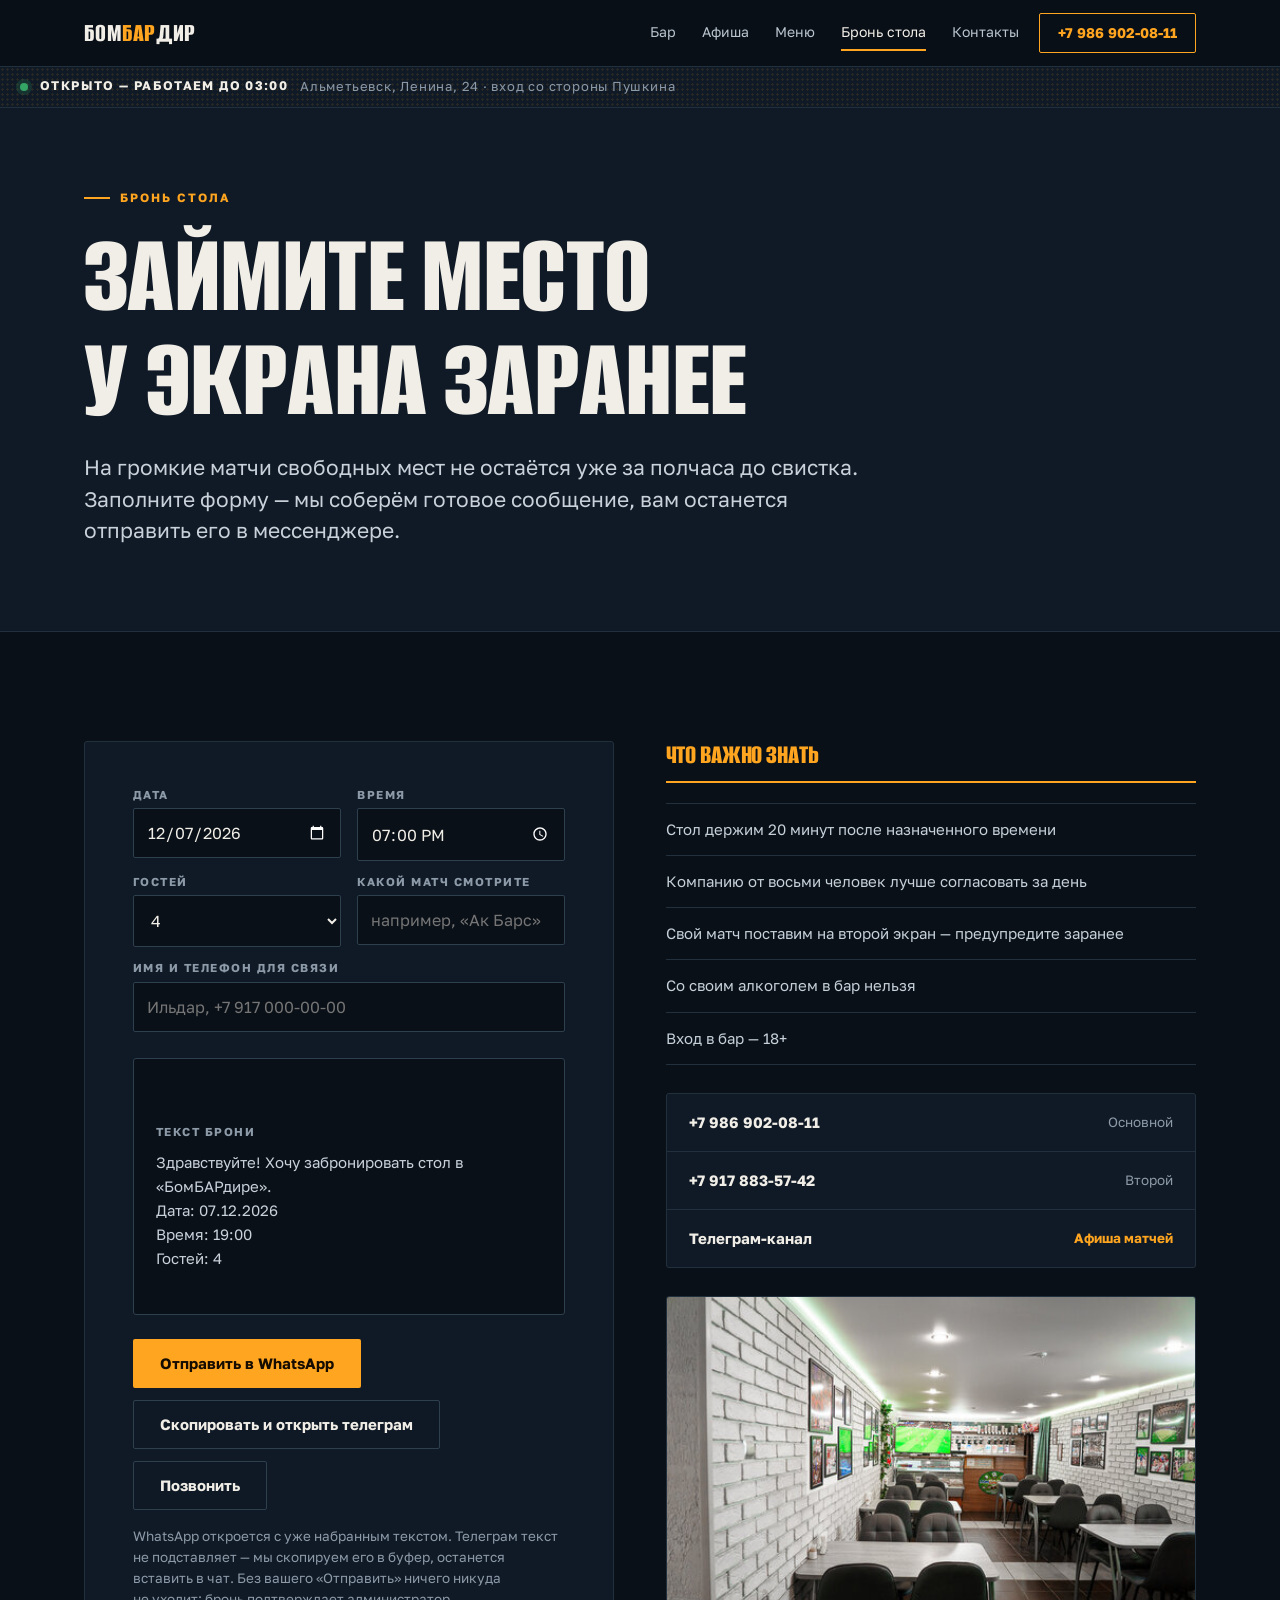
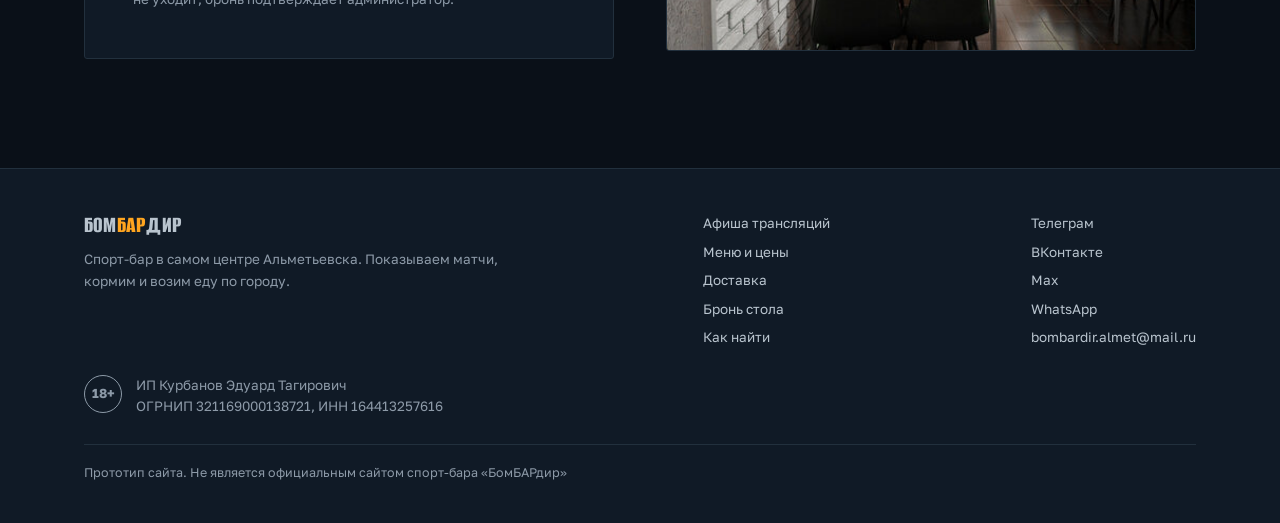
==== book.html @ 6ad4fcd4 "Сайт спорт-бара «БомБАРдир»: главная, меню и бронь стола Прототип взамен автокарточки Яндекс Бизнеса" ====
<!doctype html>
<html lang="ru">
<head>
<meta charset="utf-8">
<meta name="viewport" content="width=device-width, initial-scale=1">
<title>Бронь стола — спорт-бар БомБАРдир</title>
<meta name="description" content="Забронируйте стол у экрана в спорт-баре «БомБАРдир» в Альметьевске: форма собирает готовое сообщение для WhatsApp или телеграма.">
<meta name="theme-color" content="#0A1018">
<meta name="robots" content="noindex, nofollow">
<link rel="stylesheet" href="assets/fonts.css">
<link rel="stylesheet" href="assets/style.css">
</head>
<body>
<header class="top">
  <div class="wrap top-in">
    <a class="mark" href="index.html"><span>Бом</span><b>БАР</b><span>дир</span></a>
    <nav class="nav" id="nav">
      <a href="index.html" data-nav="home">Бар</a>
      <a href="index.html#afisha" data-nav="afisha">Афиша</a>
      <a href="menu.html" data-nav="menu">Меню</a>
      <a href="book.html" data-nav="book" aria-current="page">Бронь стола</a>
      <a href="index.html#contacts" data-nav="contacts">Контакты</a>
    </nav>
    <button class="burger" id="burger" aria-label="Меню сайта" aria-expanded="false">☰</button>
    <a class="call" href="tel:+79869020811">+7&nbsp;986&nbsp;902-08-11</a>
  </div>
</header>

<div class="led" id="top">
  <div class="wrap led-in">
    <span class="dot" id="statusDot"></span>
    <span id="statusText">Бар в&nbsp;отпуске&nbsp;— открываемся 24&nbsp;сентября</span>
    <span class="led-sub" id="statusSub">Альметьевск, Ленина, 24&nbsp;· вход со&nbsp;стороны Пушкина</span>
  </div>
</div>
<main>
<div class="phead">
  <div class="wrap phead-in">
    <p class="eyebrow">Бронь стола</p>
    <h1>Займите место у&nbsp;экрана заранее</h1>
    <p class="lede">На&nbsp;громкие матчи свободных мест не&nbsp;остаётся уже за&nbsp;полчаса до&nbsp;свистка. Заполните форму&nbsp;— мы&nbsp;соберём готовое сообщение, вам останется отправить его в&nbsp;мессенджере.</p>
  </div>
</div>

<section>
  <div class="wrap">
    <div class="two" style="align-items:start">
      <div class="book">
        <form class="form" id="bookForm" novalidate>
          <div class="field">
            <label for="bDate">Дата</label>
            <input type="date" id="bDate" required>
          </div>
          <div class="field">
            <label for="bTime">Время</label>
            <input type="time" id="bTime" value="19:00" required>
          </div>
          <div class="field">
            <label for="bGuests">Гостей</label>
            <select id="bGuests">
              <option>2</option><option>3</option><option selected>4</option>
              <option>5</option><option>6</option><option>8</option><option>больше 8</option>
            </select>
          </div>
          <div class="field">
            <label for="bMatch">Какой матч смотрите</label>
            <input type="text" id="bMatch" placeholder="например, «Ак Барс»" autocomplete="off">
          </div>
          <div class="field form-wide">
            <label for="bName">Имя и&nbsp;телефон для связи</label>
            <input type="text" id="bName" placeholder="Ильдар, +7 917 000-00-00" autocomplete="name">
          </div>
        </form>

        <div class="preview">
          <div class="preview-label">Текст брони</div><span id="bPreview"></span>
        </div>

        <div class="book-actions">
          <a class="btn btn-a" id="bWa" href="https://wa.me/79178835742" target="_blank" rel="noopener">Отправить в&nbsp;WhatsApp</a>
          <a class="btn btn-b" id="bTg" href="https://t.me/bombardiralmet" target="_blank" rel="noopener">Скопировать и&nbsp;открыть телеграм</a>
          <a class="btn btn-b" href="tel:+79869020811">Позвонить</a>
        </div>
        <p class="book-note">WhatsApp откроется с&nbsp;уже набранным текстом. Телеграм текст не&nbsp;подставляет&nbsp;— мы&nbsp;скопируем его в&nbsp;буфер, останется вставить в&nbsp;чат. Без вашего «Отправить» ничего никуда не&nbsp;уходит; бронь подтверждает администратор.</p>
      </div>

      <div style="display:flex;flex-direction:column;gap:28px">
        <div>
          <h3 style="color:var(--amber);padding-bottom:12px;border-bottom:2px solid var(--amber)">Что важно знать</h3>
          <ul class="hours" style="margin-top:20px">
            <li><span class="d">Стол держим 20&nbsp;минут после назначенного времени</span></li>
            <li><span class="d">Компанию от&nbsp;восьми человек лучше согласовать за&nbsp;день</span></li>
            <li><span class="d">Свой матч поставим на&nbsp;второй экран&nbsp;— предупредите заранее</span></li>
            <li><span class="d">Со&nbsp;своим алкоголем в&nbsp;бар нельзя</span></li>
            <li><span class="d">Вход в&nbsp;бар&nbsp;— 18+</span></li>
          </ul>
        </div>

        <div class="chan">
          <a href="tel:+79869020811"><span class="l">+7&nbsp;986&nbsp;902-08-11</span><span class="r">Основной</span></a>
          <a href="tel:+79178835742"><span class="l">+7&nbsp;917&nbsp;883-57-42</span><span class="r">Второй</span></a>
          <a href="https://t.me/bombardiralmet" target="_blank" rel="noopener"><span class="l">Телеграм-канал</span><span class="r"><b>Афиша матчей</b></span></a>
        </div>

        <img src="assets/img/hall2.jpg" alt="Зал спорт-бара со столами напротив большого экрана" style="border:1px solid var(--line);border-radius:3px">
      </div>
    </div>
  </div>
</section>
</main>
<footer class="site">
  <div class="wrap foot">
    <div style="max-width:38ch;display:flex;flex-direction:column;gap:12px">
      <a class="mark" href="index.html" style="font-size:24px"><span>Бом</span><b>БАР</b><span>дир</span></a>
      <p>Спорт-бар в&nbsp;самом центре Альметьевска. Показываем матчи, кормим и&nbsp;возим еду по&nbsp;городу.</p>
    </div>
    <ul>
      <li><a href="index.html#afisha">Афиша трансляций</a></li>
      <li><a href="menu.html">Меню и&nbsp;цены</a></li>
      <li><a href="index.html#delivery">Доставка</a></li>
      <li><a href="book.html">Бронь стола</a></li>
      <li><a href="index.html#contacts">Как найти</a></li>
    </ul>
    <ul>
      <li><a href="https://t.me/bombardiralmet" target="_blank" rel="noopener">Телеграм</a></li>
      <li><a href="https://vk.ru/sportbar_almet" target="_blank" rel="noopener">ВКонтакте</a></li>
      <li><a href="https://max.ru/id164413257616_biz" target="_blank" rel="noopener">Max</a></li>
      <li><a href="https://wa.me/79178835742" target="_blank" rel="noopener">WhatsApp</a></li>
      <li><a href="mailto:bombardir.almet@mail.ru">bombardir.almet@mail.ru</a></li>
    </ul>
    <div style="max-width:34ch;display:flex;gap:14px;align-items:flex-start">
      <span class="age" aria-hidden="true">18+</span>
      <p>ИП&nbsp;Курбанов Эдуард Тагирович<br>ОГРНИП&nbsp;321169000138721, ИНН&nbsp;164413257616</p>
    </div>
    <!-- СНЯТЬ В ДЕНЬ ЗАПУСКА на домене заведения -->
    <div style="flex-basis:100%;border-top:1px solid var(--line);padding-top:18px">
      <p style="font-size:12.5px">Прототип сайта. Не&nbsp;является официальным сайтом спорт-бара «БомБАРдир»</p>
    </div>
  </div>
</footer>
<script src="assets/app.js"></script>
</body>
</html>
---- assets/fonts.css ----
/* Alumni Sans (OFL) + Golos Text (OFL), подмножества latin/latin-ext/cyrillic, вшиты как data URI */
@font-face{font-family:"Alumni Sans";font-style:normal;font-weight:800;font-display:swap;src:url([data-uri]) format("woff2");unicode-range:U+0301, U+0400-045F, U+0490-0491, U+04B0-04B1, U+2116}
@font-face{font-family:"Alumni Sans";font-style:normal;font-weight:800;font-display:swap;src:url([data-uri]) format("woff2");unicode-range:U+0100-02BA, U+02BD-02C5, U+02C7-02CC, U+02CE-02D7, U+02DD-02FF, U+0304, U+0308, U+0329, U+1D00-1DBF, U+1E00-1E9F, U+1EF2-1EFF, U+2020, U+20A0-20AB, U+20AD-20C0, U+2113, U+2C60-2C7F, U+A720-A7FF}
@font-face{font-family:"Alumni Sans";font-style:normal;font-weight:800;font-display:swap;src:url([data-uri]) format("woff2");unicode-range:U+0000-00FF, U+0131, U+0152-0153, U+02BB-02BC, U+02C6, U+02DA, U+02DC, U+0304, U+0308, U+0329, U+2000-206F, U+20AC, U+2122, U+2191, U+2193, U+2212, U+2215, U+FEFF, U+FFFD}
@font-face{font-family:"Golos Text";font-style:normal;font-weight:400 900;font-display:swap;src:url([data-uri]) format("woff2");unicode-range:U+0301, U+0400-045F, U+0490-0491, U+04B0-04B1, U+2116}
@font-face{font-family:"Golos Text";font-style:normal;font-weight:400 900;font-display:swap;src:url([data-uri]) format("woff2");unicode-range:U+0100-02BA, U+02BD-02C5, U+02C7-02CC, U+02CE-02D7, U+02DD-02FF, U+0304, U+0308, U+0329, U+1D00-1DBF, U+1E00-1E9F, U+1EF2-1EFF, U+2020, U+20A0-20AB, U+20AD-20C0, U+2113, U+2C60-2C7F, U+A720-A7FF}
@font-face{font-family:"Golos Text";font-style:normal;font-weight:400 900;font-display:swap;src:url([data-uri]) format("woff2");unicode-range:U+0000-00FF, U+0131, U+0152-0153, U+02BB-02BC, U+02C6, U+02DA, U+02DC, U+0304, U+0308, U+0329, U+2000-206F, U+20AC, U+2122, U+2191, U+2193, U+2212, U+2215, U+FEFF, U+FFFD}
---- assets/style.css ----
/* ─────────── токены ─────────── */
:root{
  color-scheme: dark;

  --ink:      #0A1018;   /* сине-чёрный: подвал, освещённый экраном */
  --ink-2:    #101A26;
  --ink-3:    #16222F;
  --line:     #22303D;
  --line-2:   #2E3F4E;
  --chalk:    #F1EEE7;   /* тёплый белый — цвет кирпичной стены зала */
  --muted:    #8D9AA8;
  --amber:    #FFA51F;   /* пиво и светодиодное табло — единственный смелый цвет */
  --pitch:    #35A566;   /* зелень поля: только статусы */

  --d: "Alumni Sans", "Arial Narrow", system-ui, sans-serif;
  --t: "Golos Text", system-ui, -apple-system, "Segoe UI", sans-serif;

  --pad: clamp(20px, 5vw, 72px);
  --maxw: 1240px;
}

*,*::before,*::after{ box-sizing:border-box }
html{ -webkit-text-size-adjust:100%; scroll-behavior:smooth }
body{
  margin:0;
  background:var(--ink);
  color:var(--chalk);
  font:400 17px/1.55 var(--t);
  overflow-x:hidden;
}
img{ max-width:100%; display:block }
a{ color:inherit }
:where(a,button,input,select,textarea):focus-visible{
  outline:2px solid var(--amber); outline-offset:3px; border-radius:2px;
}

.wrap{ width:100%; max-width:var(--maxw); margin-inline:auto; padding-inline:var(--pad) }
[id]{ scroll-margin-top:78px }

h1,h2,h3{ font-family:var(--d); font-weight:800; text-transform:uppercase;
  letter-spacing:-.005em; line-height:.9; text-wrap:balance; margin:0 }
h1{ font-size:clamp(46px,10vw,116px) }
h2{ font-size:clamp(32px,5.6vw,64px) }
h3{ font-size:clamp(21px,2.8vw,28px); line-height:1 }
p{ margin:0 }

.eyebrow{
  font:700 12px/1 var(--t); text-transform:uppercase; letter-spacing:.17em;
  color:var(--amber); display:flex; align-items:center; gap:10px; flex-wrap:wrap;
}
.eyebrow::before{ content:""; width:26px; height:2px; background:var(--amber); flex:none }
.lede{ font-size:clamp(17px,1.9vw,21px); line-height:1.5; color:#C9D2DB; max-width:60ch }
.num{ font-variant-numeric:tabular-nums }
.muted{ color:var(--muted) }

/* ─────────── шапка ─────────── */
.top{
  position:sticky; top:0; z-index:60;
  background:rgba(10,16,24,.92); backdrop-filter:blur(12px);
  border-bottom:1px solid var(--line);
}
.top-in{ display:flex; align-items:center; gap:20px; height:66px }
.mark{ font-family:var(--d); font-size:27px; line-height:1; text-transform:uppercase;
  letter-spacing:.01em; text-decoration:none; white-space:nowrap; flex:none }
.mark b{ color:var(--amber); font-weight:800 }
.mark span{ font-weight:800 }
.nav{ display:flex; gap:26px; margin-left:auto; font-size:14px }
.nav a{ text-decoration:none; color:#B9C4CE; padding:6px 0; border-bottom:2px solid transparent }
.nav a:hover{ color:var(--chalk); border-bottom-color:var(--amber) }
.nav a[aria-current="page"]{ color:var(--chalk); border-bottom-color:var(--amber) }
.call{
  flex:none; text-decoration:none; font:700 14px/1 var(--t);
  padding:12px 18px; border:1px solid var(--amber); color:var(--amber); border-radius:2px;
  white-space:nowrap;
}
.call:hover{ background:var(--amber); color:var(--ink) }
.burger{ display:none; margin-left:auto; background:none; border:1px solid var(--line-2);
  color:var(--chalk); width:42px; height:38px; border-radius:2px; font-size:18px; cursor:pointer }

@media (max-width:940px){
  .nav{ display:none; position:absolute; top:66px; left:0; right:0; margin-left:0;
    flex-direction:column; gap:0; background:var(--ink-2); border-bottom:1px solid var(--line); padding:8px 0 }
  .nav.open{ display:flex }
  .nav a{ padding:13px var(--pad); border-bottom:1px solid var(--line) }
  .burger{ display:block }
  .top-in .call{ display:none }
}

/* ─────────── светодиодная строка статуса ─────────── */
.led{
  background:var(--ink-2);
  border-bottom:1px solid var(--line);
  background-image:radial-gradient(circle at center, rgba(255,165,31,.10) 1px, transparent 1.2px);
  background-size:5px 5px;
}
.led-in{
  display:flex; align-items:center; gap:12px; flex-wrap:wrap;
  padding:11px 0; font:700 12.5px/1.35 var(--t);
  text-transform:uppercase; letter-spacing:.11em;
}
.dot{ width:8px; height:8px; border-radius:50%; background:var(--amber); flex:none;
  box-shadow:0 0 0 4px rgba(255,165,31,.16); animation:pulse 2.4s ease-in-out infinite }
.dot.on{ background:var(--pitch); box-shadow:0 0 0 4px rgba(53,165,102,.18) }
@keyframes pulse{ 50%{ opacity:.35 } }
.led-sub{ color:var(--muted); letter-spacing:.06em; font-weight:400; text-transform:none; font-size:13px }

/* ─────────── кнопки ─────────── */
.btn{
  display:inline-flex; align-items:center; gap:9px; text-decoration:none; cursor:pointer;
  font:700 15px/1 var(--t); padding:16px 26px; border-radius:2px; border:1px solid transparent;
  transition:background .15s, color .15s, border-color .15s;
}
.btn-a{ background:var(--amber); color:#160D00 }
.btn-a:hover{ background:#FFB94E }
.btn-b{ border-color:var(--line-2); color:var(--chalk); background:rgba(16,26,38,.6) }
.btn-b:hover{ border-color:var(--amber); color:var(--amber) }

/* ─────────── герой ─────────── */
.hero{ position:relative; isolation:isolate; overflow:hidden }
.hero-bg{ position:absolute; inset:0; z-index:-2; width:100%; height:100%; object-fit:cover;
  object-position:50% 40% }
.hero::after{
  content:""; position:absolute; inset:0; z-index:-1;
  background:
    linear-gradient(102deg, var(--ink) 4%, rgba(10,16,24,.88) 44%, rgba(10,16,24,.34) 100%),
    linear-gradient(to top, var(--ink) 2%, transparent 40%);
}
.hero-in{ padding-block:clamp(60px,12vh,124px) clamp(48px,9vh,96px); min-height:min(82vh,720px);
  display:flex; flex-direction:column; justify-content:flex-end; gap:24px }
.hero h1{ max-width:14ch }
.hero h1 em{ font-style:normal; color:var(--amber) }
.hero-cta{ display:flex; gap:12px; flex-wrap:wrap; margin-top:6px }

/* компактный герой внутренних страниц */
.phead{ border-bottom:1px solid var(--line); background:var(--ink-2) }
.phead-in{ padding-block:clamp(44px,7vw,84px); display:flex; flex-direction:column; gap:20px }

/* ─────────── табло с цифрами ─────────── */
.board{ border-block:1px solid var(--line); background:var(--ink-2) }
.board-grid{ display:grid; grid-template-columns:repeat(4,1fr) }
.board-cell{ padding:26px 20px 24px; border-left:1px solid var(--line) }
.board-cell:first-child{ border-left:0 }
.board-cell b{ display:block; font-family:var(--d); font-weight:800; font-size:clamp(36px,4.6vw,56px);
  line-height:.86; color:var(--amber); font-variant-numeric:tabular-nums }
.board-cell span{ display:block; margin-top:9px; font-size:13.5px; line-height:1.35; color:var(--muted) }
@media (max-width:760px){
  .board-grid{ grid-template-columns:repeat(2,1fr) }
  .board-cell:nth-child(3){ border-left:0 }
  .board-cell:nth-child(n+3){ border-top:1px solid var(--line) }
}

/* ─────────── секции ─────────── */
section{ padding-block:clamp(56px,8.5vw,110px) }
.head{ display:flex; flex-direction:column; gap:18px; margin-bottom:44px; max-width:70ch }

/* афиша */
.slate{
  border:1px solid var(--line); background:var(--ink-2); border-radius:3px;
  display:grid; grid-template-columns:minmax(0,1.15fr) minmax(0,.85fr);
}
@media (max-width:860px){ .slate{ grid-template-columns:1fr } }
.slate-main{ padding:clamp(26px,4vw,44px); border-right:1px solid var(--line) }
@media (max-width:860px){ .slate-main{ border-right:0; border-bottom:1px solid var(--line) } }
.slate-side{ padding:clamp(26px,4vw,44px); display:flex; flex-direction:column; gap:20px }
.leagues{ display:flex; flex-wrap:wrap; gap:8px; margin-top:22px; padding:0; list-style:none }
.leagues li{ font:700 12px/1 var(--t); text-transform:uppercase; letter-spacing:.09em;
  border:1px solid var(--line-2); color:#C2CCD5; padding:9px 13px; border-radius:2px }
.match-list{ list-style:none; padding:0; margin:0; display:flex; flex-direction:column }
.match{ display:grid; grid-template-columns:auto 1fr auto; gap:16px; align-items:baseline;
  padding:16px 0; border-bottom:1px solid var(--line) }
.match:first-child{ padding-top:0 }
.match:last-child{ border-bottom:0; padding-bottom:0 }
.match time{ font-family:var(--d); font-weight:800; font-size:26px; color:var(--amber);
  font-variant-numeric:tabular-nums; line-height:1 }
.match b{ font-weight:700; font-size:16px }
.match i{ font-style:normal; font-size:12.5px; color:var(--muted); text-transform:uppercase; letter-spacing:.09em }
.empty-slot{ border:1px dashed var(--line-2); border-radius:3px; padding:24px; color:var(--muted); font-size:15px }
.empty-slot b{ display:block; color:var(--chalk); font-size:16px; margin-bottom:7px }

/* карточки-фичи */
.feats{ display:grid; grid-template-columns:repeat(auto-fit,minmax(258px,1fr)); gap:1px;
  background:var(--line); border:1px solid var(--line); border-radius:3px; overflow:hidden }
.feat{ background:var(--ink-2); padding:clamp(24px,3vw,34px); display:flex; flex-direction:column; gap:11px }
.feat h3{ color:var(--chalk) }
.feat p{ color:var(--muted); font-size:15.5px; line-height:1.5 }
.feat .tag{ font:700 11.5px/1 var(--t); letter-spacing:.13em; text-transform:uppercase; color:var(--amber) }

/* фотополоса — держим в ширине контента, иначе на широком экране кадры
   раздуваются во всю страницу и четыре снимка читаются как каша */
.strip{
  display:grid; grid-template-columns:repeat(4,1fr); gap:clamp(8px,1vw,14px);
  width:100%; max-width:var(--maxw); margin-inline:auto; padding-inline:var(--pad);
}
.strip img{
  width:100%; aspect-ratio:3/2; object-fit:cover; border-radius:3px;
  border:1px solid var(--line); filter:saturate(.9);
}
@media (max-width:760px){ .strip{ grid-template-columns:repeat(2,1fr) } }

/* ─────────── меню ─────────── */
.filters{ display:flex; gap:8px; flex-wrap:wrap; margin-bottom:14px }
.filters button{
  font:700 12.5px/1 var(--t); text-transform:uppercase; letter-spacing:.1em; cursor:pointer;
  background:transparent; border:1px solid var(--line-2); color:#BCC7D1;
  padding:11px 15px; border-radius:2px; transition:.15s;
}
.filters button:hover{ border-color:var(--amber); color:var(--amber) }
.filters button[aria-pressed="true"]{ background:var(--amber); border-color:var(--amber); color:#160D00 }
.filter-bar{ position:sticky; top:66px; z-index:40; background:var(--ink);
  padding-block:16px 10px; border-bottom:1px solid var(--line); margin-bottom:38px }

.cat{ margin-bottom:clamp(40px,5vw,64px) }
.cat > h3{ color:var(--amber); padding-bottom:12px; border-bottom:2px solid var(--amber); margin-bottom:24px }
.dishes{ list-style:none; margin:0; padding:0;
  display:grid; grid-template-columns:repeat(auto-fill,minmax(258px,1fr)); gap:1px;
  background:var(--line); border:1px solid var(--line); border-radius:3px; overflow:hidden }
.dish{ background:var(--ink-2); display:flex; flex-direction:column }
.dish figure{ margin:0; position:relative; background:var(--ink-3) }
.dish img{ width:100%; aspect-ratio:4/3; object-fit:cover }
.dish .noimg{
  aspect-ratio:4/3; display:grid; place-items:center; color:var(--line-2);
  font-family:var(--d); font-weight:800; font-size:44px; letter-spacing:.02em;
  background:
    repeating-linear-gradient(135deg, transparent 0 9px, rgba(255,165,31,.045) 9px 10px),
    var(--ink-3);
}
.dish-body{ padding:18px 20px 20px; display:flex; flex-direction:column; gap:9px; flex:1 }
.dish-top{ display:flex; align-items:baseline; gap:10px }
.dish-top b{ font-weight:700; font-size:16.5px; line-height:1.3 }
.dish-top .dots{ flex:1; border-bottom:1px dotted var(--line-2); transform:translateY(-4px); min-width:12px }
.dish-top .p{ font-family:var(--d); font-weight:800; font-size:24px; line-height:1;
  color:var(--chalk); font-variant-numeric:tabular-nums; white-space:nowrap }
.dish .w{ font:700 11.5px/1 var(--t); letter-spacing:.12em; text-transform:uppercase; color:var(--amber);
  font-variant-numeric:tabular-nums }
.dish .desc{ font-size:14px; line-height:1.45; color:var(--muted) }
.menu-note{ font-size:14px; color:var(--muted); margin-top:8px }

/* ─────────── доставка ─────────── */
.two{ display:grid; grid-template-columns:repeat(auto-fit,minmax(300px,1fr)); gap:clamp(28px,4vw,56px); align-items:start }
.hours{ list-style:none; margin:0; padding:0; border-top:1px solid var(--line) }
.hours li{ display:flex; justify-content:space-between; gap:16px; align-items:baseline;
  padding:14px 0; border-bottom:1px solid var(--line) }
.hours .d{ font-size:15px; color:#C6D0D9 }
.hours .h{ font-family:var(--d); font-weight:800; font-size:22px; color:var(--amber);
  font-variant-numeric:tabular-nums; line-height:1 }
.hours li.today .d::after{ content:" · сегодня"; color:var(--amber); font-weight:700; font-size:12px;
  text-transform:uppercase; letter-spacing:.1em }

.chan{ display:flex; flex-direction:column; gap:1px; background:var(--line);
  border:1px solid var(--line); border-radius:3px; overflow:hidden }
.chan a{ background:var(--ink-2); padding:18px 22px; text-decoration:none;
  display:flex; align-items:center; justify-content:space-between; gap:14px; transition:.15s }
.chan a:hover{ background:var(--ink-3) }
.chan .l{ font:700 15px/1.2 var(--t) }
.chan .r{ font-size:13.5px; color:var(--muted) }
.chan .r b{ color:var(--amber); font-weight:700 }

/* ─────────── бронь ─────────── */
.book{ background:var(--ink-2); border:1px solid var(--line); border-radius:3px;
  padding:clamp(26px,4vw,48px) }
.form{ display:grid; grid-template-columns:repeat(auto-fit,minmax(180px,1fr)); gap:16px }
.field{ display:flex; flex-direction:column; gap:7px }
.field label{ font:700 11.5px/1 var(--t); text-transform:uppercase; letter-spacing:.13em; color:var(--muted) }
.field input,.field select{
  background:var(--ink); border:1px solid var(--line-2); color:var(--chalk);
  font:400 16px/1 var(--t); padding:14px 13px; border-radius:2px; width:100%;
}
.field input:hover,.field select:hover{ border-color:var(--muted) }
.form-wide{ grid-column:1 / -1 }
.preview{ margin-top:26px; border:1px solid var(--line-2); border-radius:3px; background:var(--ink);
  padding:20px 22px; font-size:15px; line-height:1.6; white-space:pre-wrap; color:#C9D2DB }
.preview-label{ font:700 11.5px/1 var(--t); text-transform:uppercase; letter-spacing:.13em;
  color:var(--muted); margin-bottom:12px }
.book-actions{ display:flex; gap:12px; flex-wrap:wrap; align-items:center; margin-top:24px }
.book-note{ font-size:13.5px; color:var(--muted); margin-top:16px; max-width:62ch }

/* ─────────── отзывы ─────────── */
.quotes{ display:grid; grid-template-columns:repeat(auto-fit,minmax(272px,1fr)); gap:1px;
  background:var(--line); border:1px solid var(--line); border-radius:3px; overflow:hidden }
.q{ background:var(--ink-2); padding:clamp(24px,3vw,34px); display:flex; flex-direction:column; gap:14px }
.q p{ font-size:16px; line-height:1.5 }
.q footer{ font-size:13px; color:var(--muted); margin-top:auto; padding-top:6px }
.q footer b{ display:block; color:var(--chalk); font-weight:700; font-size:14.5px; margin-bottom:3px }
.stars{ color:var(--amber); font-size:14px; letter-spacing:.16em }

/* ─────────── контакты ─────────── */
.find{ display:grid; grid-template-columns:minmax(0,1fr) minmax(0,1fr); gap:1px;
  background:var(--line); border:1px solid var(--line); border-radius:3px; overflow:hidden }
@media (max-width:860px){ .find{ grid-template-columns:1fr } }
.find-txt{ background:var(--ink-2); padding:clamp(26px,4vw,44px); display:flex; flex-direction:column; gap:22px }
.find img{ width:100%; height:100%; min-height:320px; object-fit:cover }
.addr{ list-style:none; margin:0; padding:0; display:flex; flex-direction:column; gap:16px }
.addr li{ display:flex; flex-direction:column; gap:4px }
.addr .k{ font:700 11.5px/1 var(--t); text-transform:uppercase; letter-spacing:.13em; color:var(--amber) }
.addr .v{ font-size:16.5px; line-height:1.45 }

/* ─────────── подвал ─────────── */
footer.site{ border-top:1px solid var(--line); background:var(--ink-2); padding-block:44px 40px }
.foot{ display:flex; gap:26px 44px; flex-wrap:wrap; justify-content:space-between; align-items:flex-start }
.foot p, .foot li{ font-size:13.5px; line-height:1.6; color:var(--muted) }
.foot ul{ list-style:none; margin:0; padding:0; display:flex; flex-direction:column; gap:7px }
.foot a{ color:#B9C4CE; text-decoration:none }
.foot a:hover{ color:var(--amber) }
.age{ display:inline-flex; align-items:center; justify-content:center; flex:none;
  width:38px; height:38px; border:1.5px solid var(--muted); border-radius:50%;
  font:700 13px/1 var(--t); color:var(--muted) }

@media (prefers-reduced-motion:reduce){
  *{ animation-duration:.001ms !important; transition-duration:.001ms !important }
  html{ scroll-behavior:auto }
}
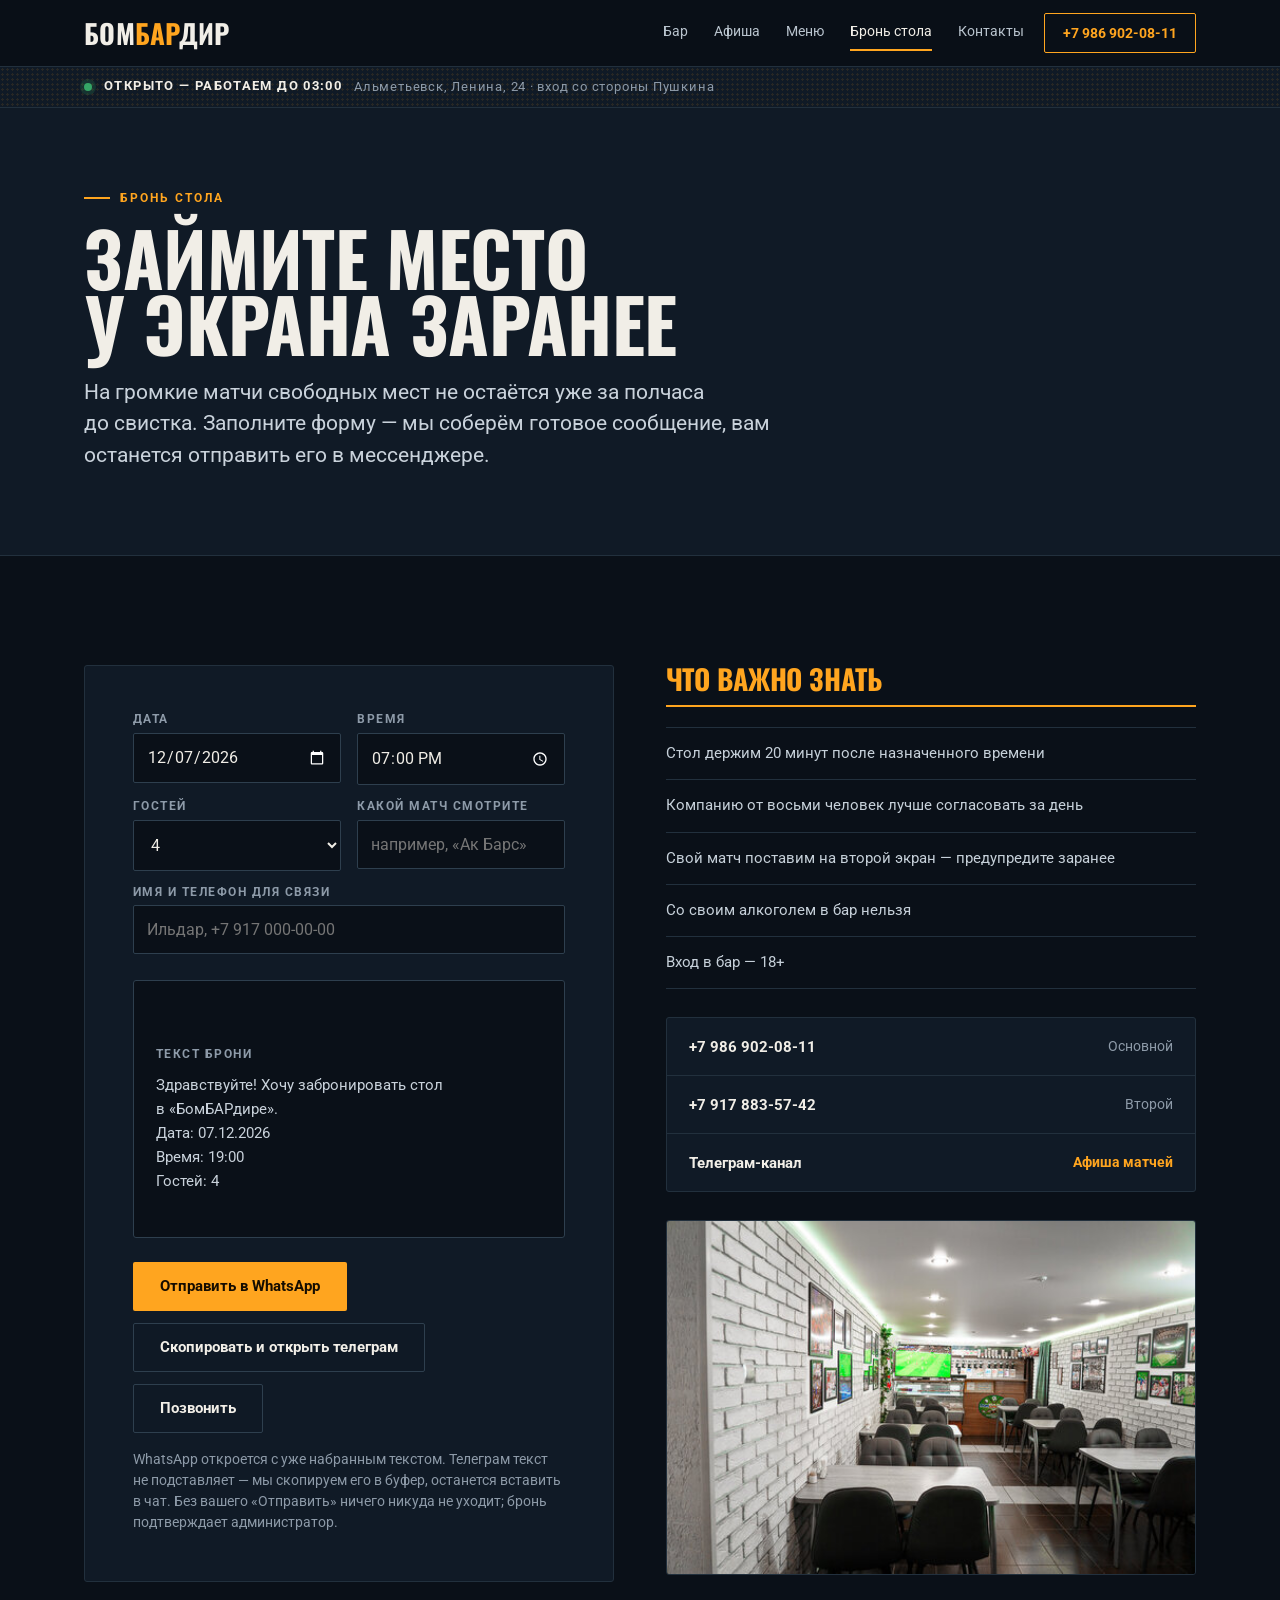
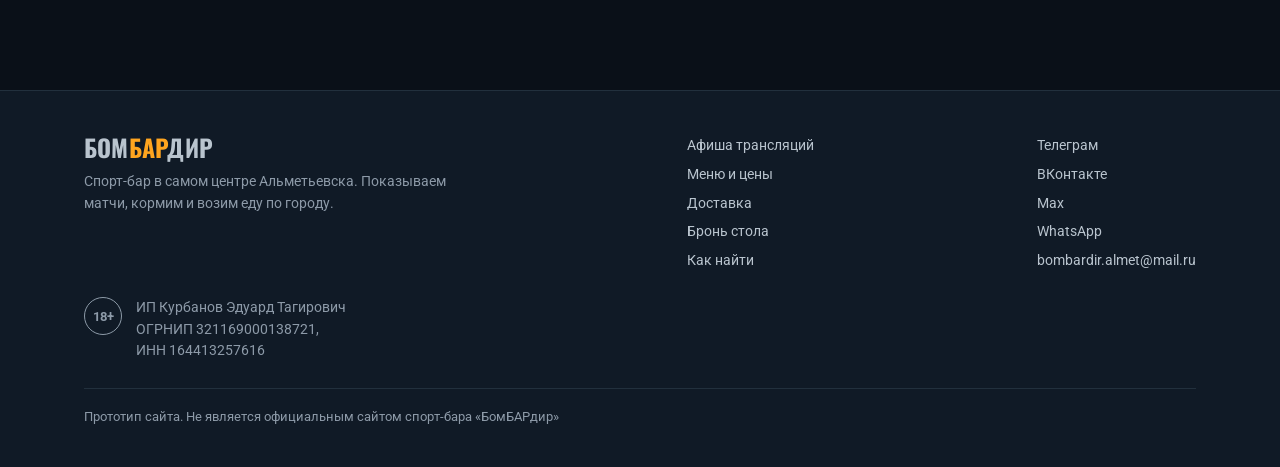
==== commit 6cdaca3c: "Шрифты Oswald и Roboto, симметричные сетки, висячие предлоги - шрифты заменены на футбольную пару: O" ====
--- a/book.html
+++ b/book.html
@@ -32,8 +32,7 @@
     <span id="statusText">Бар в&nbsp;отпуске&nbsp;— открываемся 24&nbsp;сентября</span>
     <span class="led-sub" id="statusSub">Альметьевск, Ленина, 24&nbsp;· вход со&nbsp;стороны Пушкина</span>
   </div>
-</div>
-<main>
+</div><main>
 <div class="phead">
   <div class="wrap phead-in">
     <p class="eyebrow">Бронь стола</p>
@@ -67,7 +66,7 @@
             <input type="text" id="bMatch" placeholder="например, «Ак Барс»" autocomplete="off">
           </div>
           <div class="field form-wide">
-            <label for="bName">Имя и&nbsp;телефон для связи</label>
+            <label for="bName">Имя и&nbsp;телефон для&nbsp;связи</label>
             <input type="text" id="bName" placeholder="Ильдар, +7 917 000-00-00" autocomplete="name">
           </div>
         </form>
@@ -81,7 +80,7 @@
           <a class="btn btn-b" id="bTg" href="https://t.me/bombardiralmet" target="_blank" rel="noopener">Скопировать и&nbsp;открыть телеграм</a>
           <a class="btn btn-b" href="tel:+79869020811">Позвонить</a>
         </div>
-        <p class="book-note">WhatsApp откроется с&nbsp;уже набранным текстом. Телеграм текст не&nbsp;подставляет&nbsp;— мы&nbsp;скопируем его в&nbsp;буфер, останется вставить в&nbsp;чат. Без вашего «Отправить» ничего никуда не&nbsp;уходит; бронь подтверждает администратор.</p>
+        <p class="book-note">WhatsApp откроется с&nbsp;уже набранным текстом. Телеграм текст не&nbsp;подставляет&nbsp;— мы&nbsp;скопируем его в&nbsp;буфер, останется вставить в&nbsp;чат. Без&nbsp;вашего «Отправить» ничего никуда не&nbsp;уходит; бронь подтверждает администратор.</p>
       </div>
 
       <div style="display:flex;flex-direction:column;gap:28px">
@@ -107,8 +106,7 @@
     </div>
   </div>
 </section>
-</main>
-<footer class="site">
+</main><footer class="site">
   <div class="wrap foot">
     <div style="max-width:38ch;display:flex;flex-direction:column;gap:12px">
       <a class="mark" href="index.html" style="font-size:24px"><span>Бом</span><b>БАР</b><span>дир</span></a>
@@ -137,7 +135,6 @@
       <p style="font-size:12.5px">Прототип сайта. Не&nbsp;является официальным сайтом спорт-бара «БомБАРдир»</p>
     </div>
   </div>
-</footer>
-<script src="assets/app.js"></script>
+</footer><script src="assets/app.js"></script>
 </body>
 </html>
--- a/assets/fonts.css
+++ b/assets/fonts.css
@@ -1,7 +1,10 @@
-/* Alumni Sans (OFL) + Golos Text (OFL), подмножества latin/latin-ext/cyrillic, вшиты как data URI */
-@font-face{font-family:"Alumni Sans";font-style:normal;font-weight:800;font-display:swap;src:url([data-uri]) format("woff2");unicode-range:U+0301, U+0400-045F, U+0490-0491, U+04B0-04B1, U+2116}
-@font-face{font-family:"Alumni Sans";font-style:normal;font-weight:800;font-display:swap;src:url([data-uri]) format("woff2");unicode-range:U+0100-02BA, U+02BD-02C5, U+02C7-02CC, U+02CE-02D7, U+02DD-02FF, U+0304, U+0308, U+0329, U+1D00-1DBF, U+1E00-1E9F, U+1EF2-1EFF, U+2020, U+20A0-20AB, U+20AD-20C0, U+2113, U+2C60-2C7F, U+A720-A7FF}
-@font-face{font-family:"Alumni Sans";font-style:normal;font-weight:800;font-display:swap;src:url([data-uri]) format("woff2");unicode-range:U+0000-00FF, U+0131, U+0152-0153, U+02BB-02BC, U+02C6, U+02DA, U+02DC, U+0304, U+0308, U+0329, U+2000-206F, U+20AC, U+2122, U+2191, U+2193, U+2212, U+2215, U+FEFF, U+FFFD}
-@font-face{font-family:"Golos Text";font-style:normal;font-weight:400 900;font-display:swap;src:url([data-uri]) format("woff2");unicode-range:U+0301, U+0400-045F, U+0490-0491, U+04B0-04B1, U+2116}
-@font-face{font-family:"Golos Text";font-style:normal;font-weight:400 900;font-display:swap;src:url([data-uri]) format("woff2");unicode-range:U+0100-02BA, U+02BD-02C5, U+02C7-02CC, U+02CE-02D7, U+02DD-02FF, U+0304, U+0308, U+0329, U+1D00-1DBF, U+1E00-1E9F, U+1EF2-1EFF, U+2020, U+20A0-20AB, U+20AD-20C0, U+2113, U+2C60-2C7F, U+A720-A7FF}
-@font-face{font-family:"Golos Text";font-style:normal;font-weight:400 900;font-display:swap;src:url([data-uri]) format("woff2");unicode-range:U+0000-00FF, U+0131, U+0152-0153, U+02BB-02BC, U+02C6, U+02DA, U+02DC, U+0304, U+0308, U+0329, U+2000-206F, U+20AC, U+2122, U+2191, U+2193, U+2212, U+2215, U+FEFF, U+FFFD}
+/* Oswald 700 и Roboto 400/700 (OFL), подмножества latin/latin-ext/cyrillic, вшиты как data URI */
+@font-face{font-family:"Oswald";font-style:normal;font-weight:700;font-display:swap;src:url([data-uri]) format("woff2");unicode-range:U+0301, U+0400-045F, U+0490-0491, U+04B0-04B1, U+2116}
+@font-face{font-family:"Oswald";font-style:normal;font-weight:700;font-display:swap;src:url([data-uri]) format("woff2");unicode-range:U+0100-02BA, U+02BD-02C5, U+02C7-02CC, U+02CE-02D7, U+02DD-02FF, U+0304, U+0308, U+0329, U+1D00-1DBF, U+1E00-1E9F, U+1EF2-1EFF, U+2020, U+20A0-20AB, U+20AD-20C0, U+2113, U+2C60-2C7F, U+A720-A7FF}
+@font-face{font-family:"Oswald";font-style:normal;font-weight:700;font-display:swap;src:url([data-uri]) format("woff2");unicode-range:U+0000-00FF, U+0131, U+0152-0153, U+02BB-02BC, U+02C6, U+02DA, U+02DC, U+0304, U+0308, U+0329, U+2000-206F, U+20AC, U+2122, U+2191, U+2193, U+2212, U+2215, U+FEFF, U+FFFD}
+@font-face{font-family:"Roboto";font-style:normal;font-weight:400;font-display:swap;src:url([data-uri]) format("woff2");unicode-range:U+0301, U+0400-045F, U+0490-0491, U+04B0-04B1, U+2116}
+@font-face{font-family:"Roboto";font-style:normal;font-weight:400;font-display:swap;src:url([data-uri]) format("woff2");unicode-range:U+0100-02BA, U+02BD-02C5, U+02C7-02CC, U+02CE-02D7, U+02DD-02FF, U+0304, U+0308, U+0329, U+1D00-1DBF, U+1E00-1E9F, U+1EF2-1EFF, U+2020, U+20A0-20AB, U+20AD-20C0, U+2113, U+2C60-2C7F, U+A720-A7FF}
+@font-face{font-family:"Roboto";font-style:normal;font-weight:400;font-display:swap;src:url([data-uri]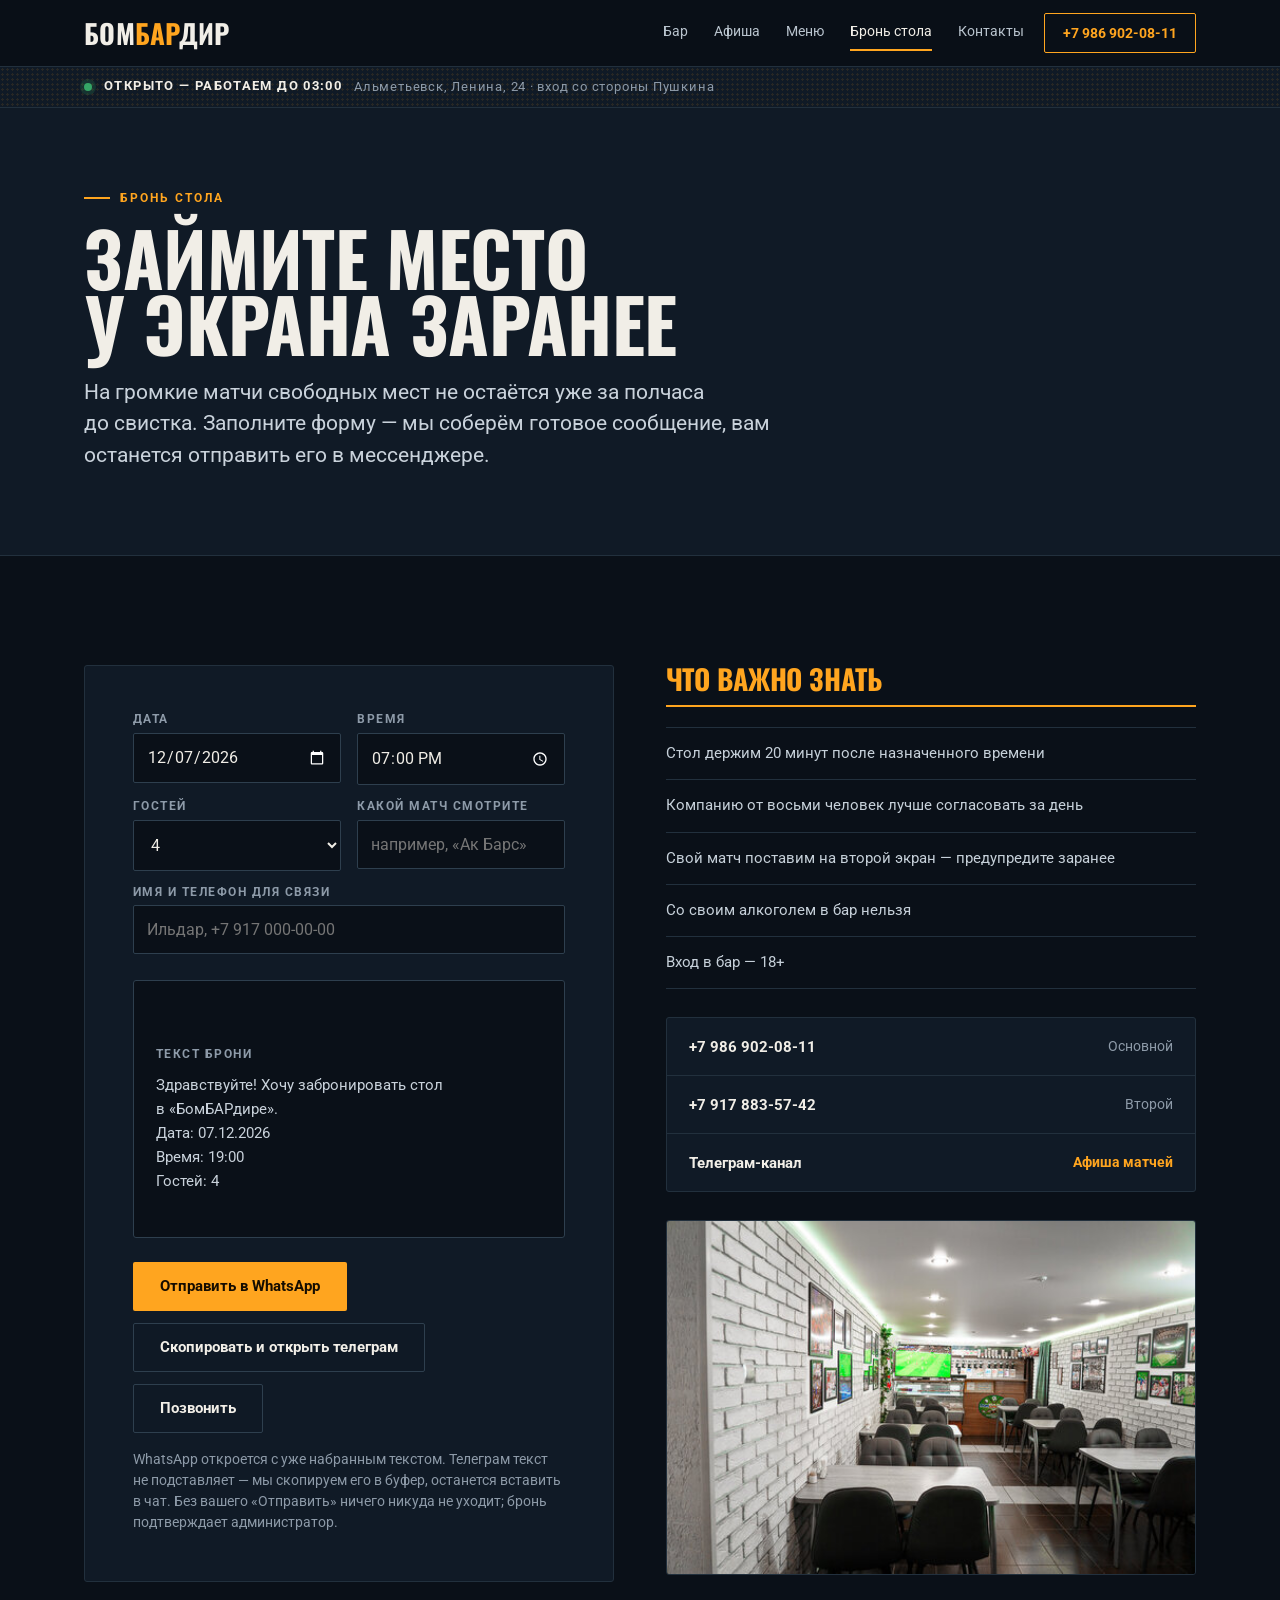
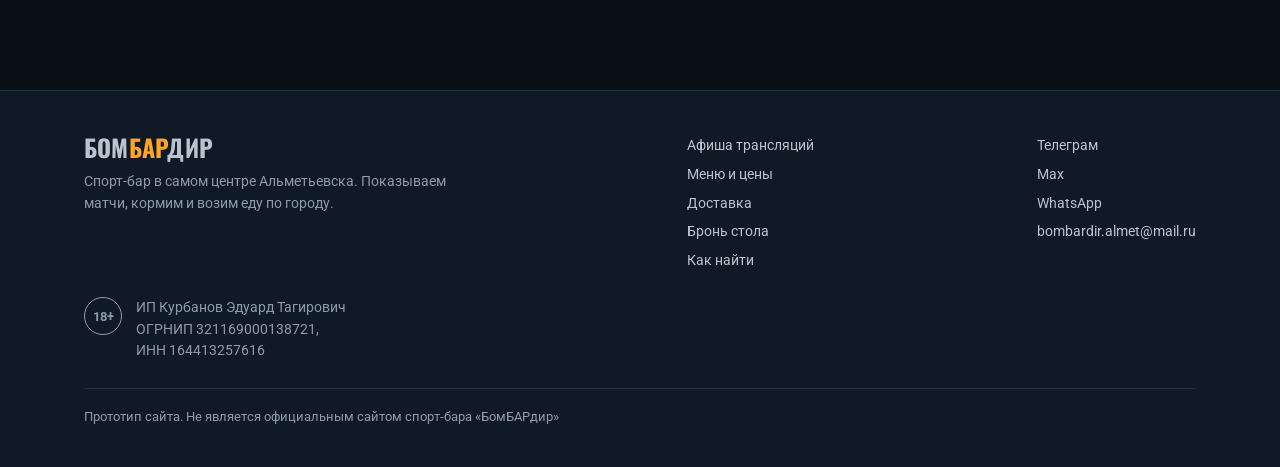
==== commit 2bb9b8e3: "Убрана мёртвая ссылка на ВКонтакте, график работы прописан явно - vk.ru/sportbar_almet отдавал 404: " ====
--- a/book.html
+++ b/book.html
@@ -29,7 +29,9 @@
 <div class="led" id="top">
   <div class="wrap led-in">
     <span class="dot" id="statusDot"></span>
-    <span id="statusText">Бар в&nbsp;отпуске&nbsp;— открываемся 24&nbsp;сентября</span>
+    <!-- Запасной текст на случай, если скрипт не отработал: дальше его
+         заменяет живой статус «открыто / закрыто» из app.js -->
+    <span id="statusText">Пн&nbsp;— чт до&nbsp;02:00, пт&nbsp;и&nbsp;сб&nbsp;— до&nbsp;03:00</span>
     <span class="led-sub" id="statusSub">Альметьевск, Ленина, 24&nbsp;· вход со&nbsp;стороны Пушкина</span>
   </div>
 </div><main>
@@ -121,7 +123,6 @@
     </ul>
     <ul>
       <li><a href="https://t.me/bombardiralmet" target="_blank" rel="noopener">Телеграм</a></li>
-      <li><a href="https://vk.ru/sportbar_almet" target="_blank" rel="noopener">ВКонтакте</a></li>
       <li><a href="https://max.ru/id164413257616_biz" target="_blank" rel="noopener">Max</a></li>
       <li><a href="https://wa.me/79178835742" target="_blank" rel="noopener">WhatsApp</a></li>
       <li><a href="mailto:bombardir.almet@mail.ru">bombardir.almet@mail.ru</a></li>
--- a/assets/style.css
+++ b/assets/style.css
@@ -216,27 +216,31 @@
 }
 .gallery figcaption{ font-size:13.5px; line-height:1.4; color:var(--muted); padding-left:13px;
   border-left:2px solid var(--amber) }
-.gallery figure:not(.g-wide):not(.g-side){ grid-column:span 2 }
-.g-wide{ grid-column:span 4 }
-.g-wide img{ aspect-ratio:16/9 }
-.g-side{ grid-column:span 2 }
-.g-side img{ aspect-ratio:8/9 }
-
-/* Селекторы ниже повторяют форму базовых — иначе :not() из основного блока
-   перебивает их по специфичности и на узком экране остаются широкие ячейки. */
+/* Пропорции ячеек совпадают с родными пропорциями снимков, поэтому кадры
+   не обрезаются: 16:9 у широкого, 3:4 у вертикального, 3:2 у половинных. */
+.gallery figure.g-wide{ grid-column:span 4 }
+.gallery figure.g-wide img{ aspect-ratio:16/9 }
+.gallery figure.g-side{ grid-column:span 2 }
+/* вертикальный кадр 3:4 в ячейке 8:9 теряет по краям — смещаем кадрирование
+   вверх, чтобы экран остался целиком, а срезались тёмные спинки стульев */
+.gallery figure.g-side img{ aspect-ratio:8/9; object-position:50% 32% }
+.gallery figure.g-half{ grid-column:span 3 }
+.gallery figure.g-half img{ aspect-ratio:3/2 }
+
+/* Ниже селекторы той же формы, что и базовые: иначе .gallery figure.g-wide img
+   перебивает по специфичности и на узком экране остаются широкие ячейки.
+   На планшете все шесть кадров равны — получается ровно три ряда по два. */
 @media (max-width:900px){
-  .gallery{ grid-template-columns:repeat(4,1fr) }
-  .gallery figure:not(.g-wide):not(.g-side){ grid-column:span 2 }
-  .gallery figure.g-wide{ grid-column:span 4 }
-  .gallery figure.g-wide img{ aspect-ratio:16/9 }
-  .gallery figure.g-side{ grid-column:span 2 }
-  .gallery figure.g-side img{ aspect-ratio:3/2 }
+  .gallery{ grid-template-columns:repeat(2,1fr) }
+  .gallery figure.g-wide,
+  .gallery figure.g-side,
+  .gallery figure.g-half{ grid-column:span 1 }
+  .gallery figure.g-wide img,
+  .gallery figure.g-side img,
+  .gallery figure.g-half img{ aspect-ratio:3/2; object-position:50% 50% }
 }
 @media (max-width:560px){
   .gallery{ grid-template-columns:1fr }
-  .gallery figure:not(.g-wide):not(.g-side){ grid-column:span 1 }
-  .gallery figure.g-wide, .gallery figure.g-side{ grid-column:span 1 }
-  .gallery figure img{ aspect-ratio:3/2 }
 }
 
 /* ─────────── меню ─────────── */
@@ -288,6 +292,8 @@
 .del-cta{ margin-top:auto; padding-top:26px }
 #delivery .head{ margin-bottom:32px }
 #delivery .lede{ max-width:46ch }
+.hours-cap{ font:700 11.5px/1 var(--t); text-transform:uppercase; letter-spacing:.13em;
+  color:var(--amber); margin-bottom:14px }
 .hours{ list-style:none; margin:0; padding:0; border-top:1px solid var(--line) }
 .hours li{ display:flex; justify-content:space-between; gap:16px; align-items:baseline;
   padding:14px 0; border-bottom:1px solid var(--line) }
